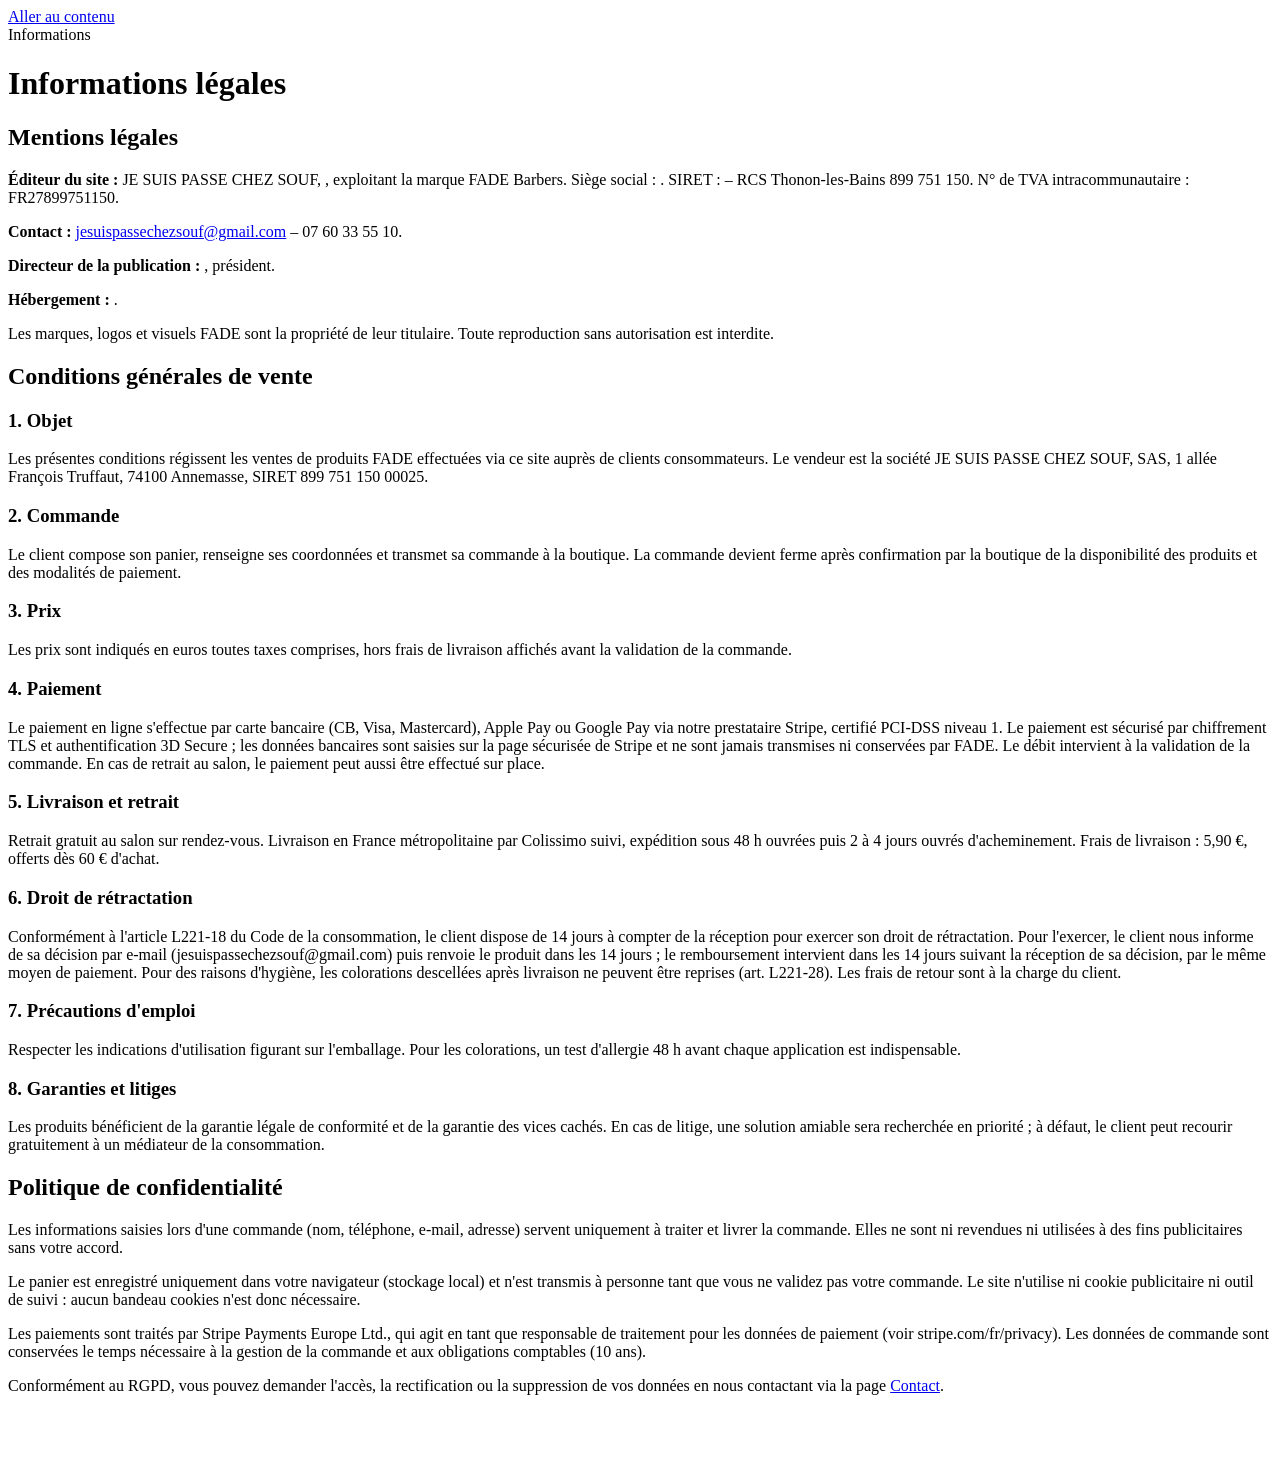
==== legal.html @ 27d8b5fd "Mentions légales de la SAS, livraison 5,90 € offerte dès 60 €, fiche airbrush Co-Authored-By: Claude" ====
<!doctype html>
<html lang="fr">
<head>
<meta charset="utf-8">
<title>Informations légales FADE</title>
<meta name="viewport" content="width=device-width, initial-scale=1, viewport-fit=cover">
<meta name="claude:viewport-fit-sides" content="cover">
<meta name="description" content="Mentions légales, CGV et politique de confidentialité FADE Barbers.">
<meta name="theme-color" content="#ffffff" media="(prefers-color-scheme: light)">
<meta name="theme-color" content="#0b0b0b" media="(prefers-color-scheme: dark)">
<meta property="og:type" content="website">
<meta property="og:site_name" content="FADE Barbers">
<meta property="og:title" content="Informations légales FADE">
<meta property="og:description" content="Mentions légales, CGV et politique de confidentialité FADE Barbers.">
<meta property="og:image" content="https://fade-barbers.netlify.app/assets/img/og.jpg">
<meta name="twitter:card" content="summary_large_image">
<link rel="icon" href="assets/img/favicon.svg" type="image/svg+xml">
<link rel="apple-touch-icon" href="assets/img/icon-180.png">
<link rel="manifest" href="manifest.webmanifest">
<link rel="preconnect" href="https://fonts.googleapis.com">
<link rel="preconnect" href="https://fonts.gstatic.com" crossorigin>
<link rel="stylesheet" href="https://fonts.googleapis.com/css2?family=Inter:wght@400;500;600&family=Jost:wght@400;500&display=swap">
<link rel="stylesheet" href="assets/css/style.css">
<!--SEO--><link rel="canonical" href="https://fade-barbers.netlify.app/legal.html">
<meta property="og:url" content="https://fade-barbers.netlify.app/legal.html"><!--/SEO-->
</head>
<body data-page="legal">
<a class="sr-only" href="#main">Aller au contenu</a>
<header id="site-header" class="site-header"></header>
<main id="main">
<div class="wrap narrow">
  <div class="page-head"><span class="eyebrow">Informations</span><h1>Informations légales</h1></div>
  <div class="prose">
    <h2 id="mentions">Mentions légales</h2>
    <p><b>Éditeur du site :</b> <span data-cfg="company">JE SUIS PASSE CHEZ SOUF</span>, <span data-cfg="status"></span>, exploitant la marque FADE Barbers. Siège social : <span data-cfg="address"></span>. SIRET : <span data-cfg="siret"></span> – RCS Thonon-les-Bains 899 751 150. N° de TVA intracommunautaire : FR27899751150.</p>
    <p><b>Contact :</b> <a href="mailto:jesuispassechezsouf@gmail.com">jesuispassechezsouf@gmail.com</a> – 07 60 33 55 10.</p>
    <p><b>Directeur de la publication :</b> <span data-cfg="publisher"></span>, président.</p>
    <p><b>Hébergement :</b> <span data-cfg="host"></span>.</p>
    <p>Les marques, logos et visuels FADE sont la propriété de leur titulaire. Toute reproduction sans autorisation est interdite.</p>

    <h2 id="cgv">Conditions générales de vente</h2>
    <h3>1. Objet</h3>
    <p>Les présentes conditions régissent les ventes de produits FADE effectuées via ce site auprès de clients consommateurs. Le vendeur est la société JE SUIS PASSE CHEZ SOUF, SAS, 1 allée François Truffaut, 74100 Annemasse, SIRET 899 751 150 00025.</p>
    <h3>2. Commande</h3>
    <p>Le client compose son panier, renseigne ses coordonnées et transmet sa commande à la boutique. La commande devient ferme après confirmation par la boutique de la disponibilité des produits et des modalités de paiement.</p>
    <h3>3. Prix</h3>
    <p>Les prix sont indiqués en euros toutes taxes comprises, hors frais de livraison affichés avant la validation de la commande.</p>
    <h3>4. Paiement</h3>
    <p>Le paiement en ligne s'effectue par carte bancaire (CB, Visa, Mastercard), Apple Pay ou Google Pay via notre prestataire Stripe, certifié PCI-DSS niveau 1. Le paiement est sécurisé par chiffrement TLS et authentification 3D Secure ; les données bancaires sont saisies sur la page sécurisée de Stripe et ne sont jamais transmises ni conservées par FADE. Le débit intervient à la validation de la commande. En cas de retrait au salon, le paiement peut aussi être effectué sur place.</p>
    <h3 id="livraison">5. Livraison et retrait</h3>
    <p>Retrait gratuit au salon sur rendez-vous. Livraison en France métropolitaine par Colissimo suivi, expédition sous 48 h ouvrées puis 2 à 4 jours ouvrés d'acheminement. Frais de livraison : 5,90 €, offerts dès 60 € d'achat.</p>
    <h3>6. Droit de rétractation</h3>
    <p>Conformément à l'article L221-18 du Code de la consommation, le client dispose de 14 jours à compter de la réception pour exercer son droit de rétractation. Pour l'exercer, le client nous informe de sa décision par e-mail (jesuispassechezsouf@gmail.com) puis renvoie le produit dans les 14 jours ; le remboursement intervient dans les 14 jours suivant la réception de sa décision, par le même moyen de paiement. Pour des raisons d'hygiène, les colorations descellées après livraison ne peuvent être reprises (art. L221-28). Les frais de retour sont à la charge du client.</p>
    <h3>7. Précautions d'emploi</h3>
    <p>Respecter les indications d'utilisation figurant sur l'emballage. Pour les colorations, un test d'allergie 48 h avant chaque application est indispensable.</p>
    <h3>8. Garanties et litiges</h3>
    <p>Les produits bénéficient de la garantie légale de conformité et de la garantie des vices cachés. En cas de litige, une solution amiable sera recherchée en priorité ; à défaut, le client peut recourir gratuitement à un médiateur de la consommation.</p>

    <h2 id="confidentialite">Politique de confidentialité</h2>
    <p>Les informations saisies lors d'une commande (nom, téléphone, e-mail, adresse) servent uniquement à traiter et livrer la commande. Elles ne sont ni revendues ni utilisées à des fins publicitaires sans votre accord.</p>
    <p>Le panier est enregistré uniquement dans votre navigateur (stockage local) et n'est transmis à personne tant que vous ne validez pas votre commande. Le site n'utilise ni cookie publicitaire ni outil de suivi : aucun bandeau cookies n'est donc nécessaire.</p>
    <p>Les paiements sont traités par Stripe Payments Europe Ltd., qui agit en tant que responsable de traitement pour les données de paiement (voir stripe.com/fr/privacy). Les données de commande sont conservées le temps nécessaire à la gestion de la commande et aux obligations comptables (10 ans).</p>
    <p>Conformément au RGPD, vous pouvez demander l'accès, la rectification ou la suppression de vos données en nous contactant via la page <a href="contact.html">Contact</a>.</p>
  </div>
  <div style="height:4rem"></div>
</div>
</main>
<footer id="site-footer" class="site-footer"></footer>
<script src="assets/js/config.js"></script>
<script src="assets/js/products.js"></script>
<script src="assets/js/app.js"></script>
</body>
</html>
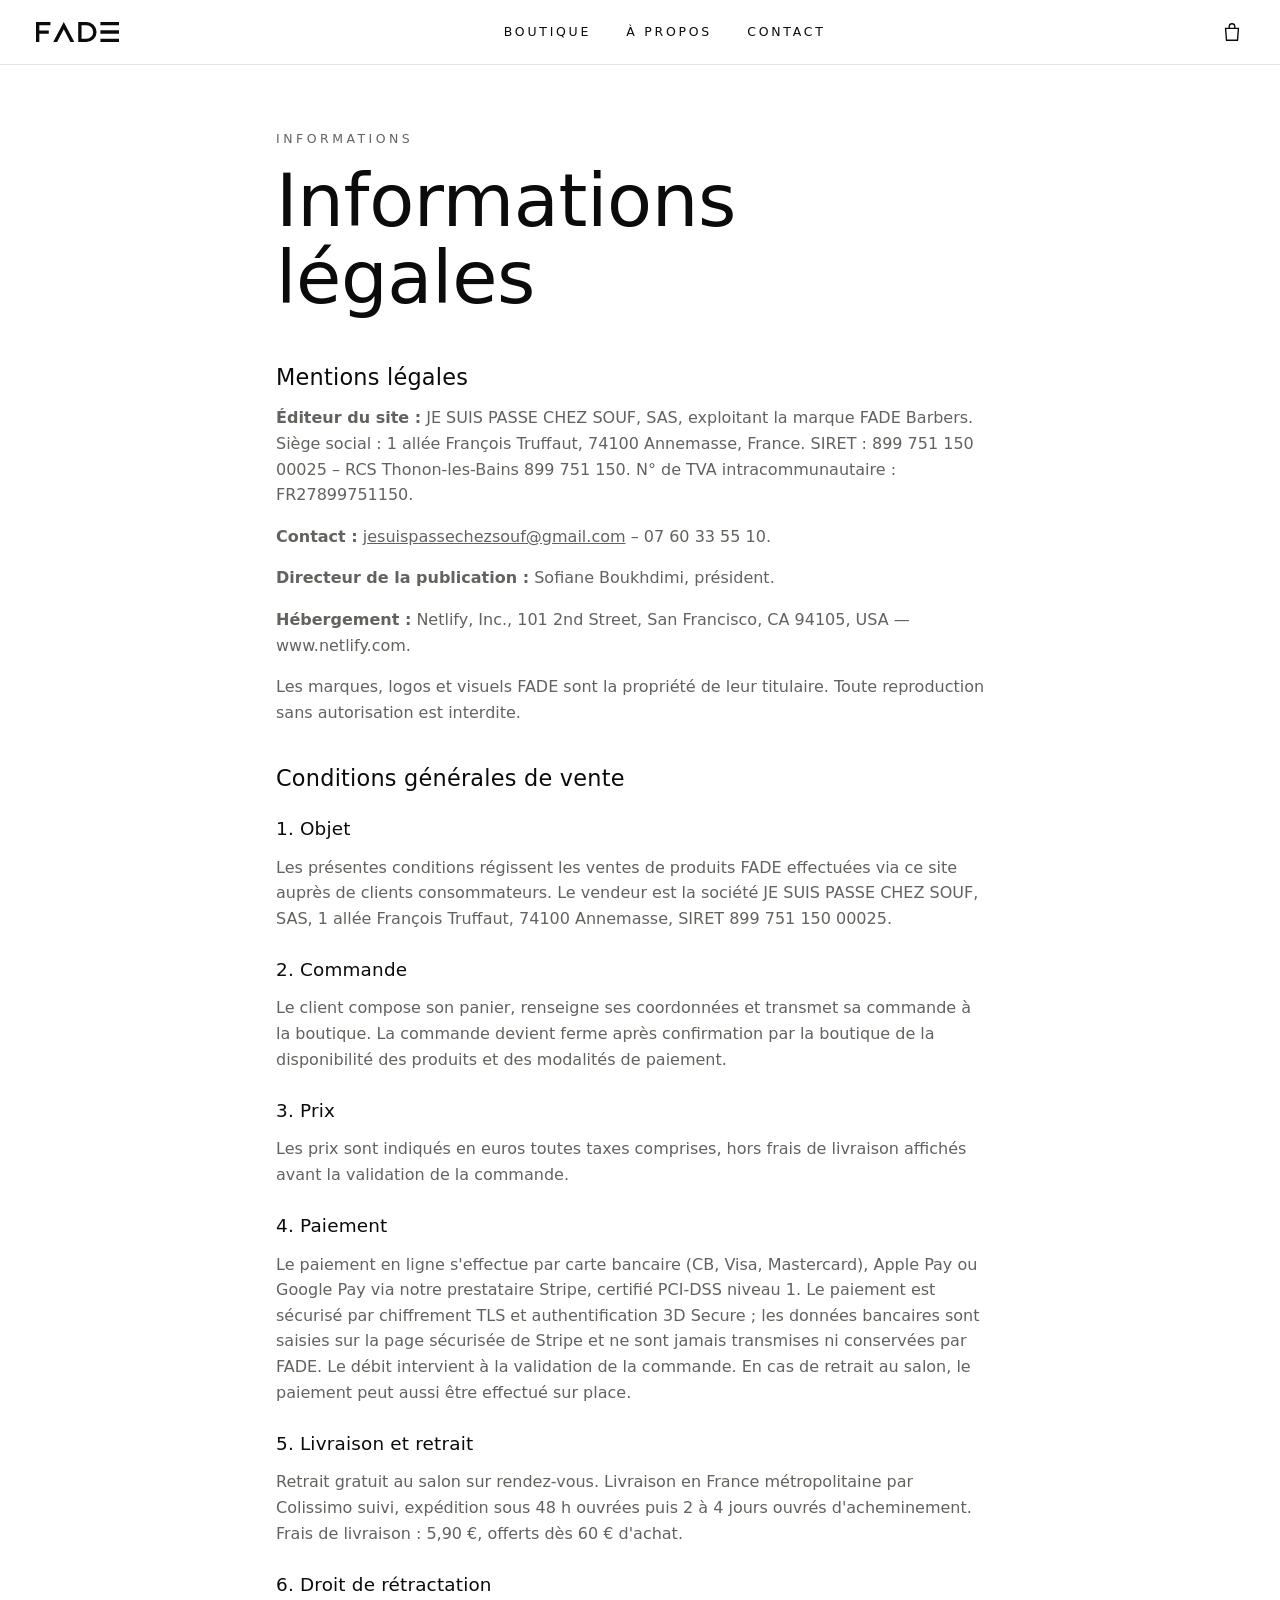
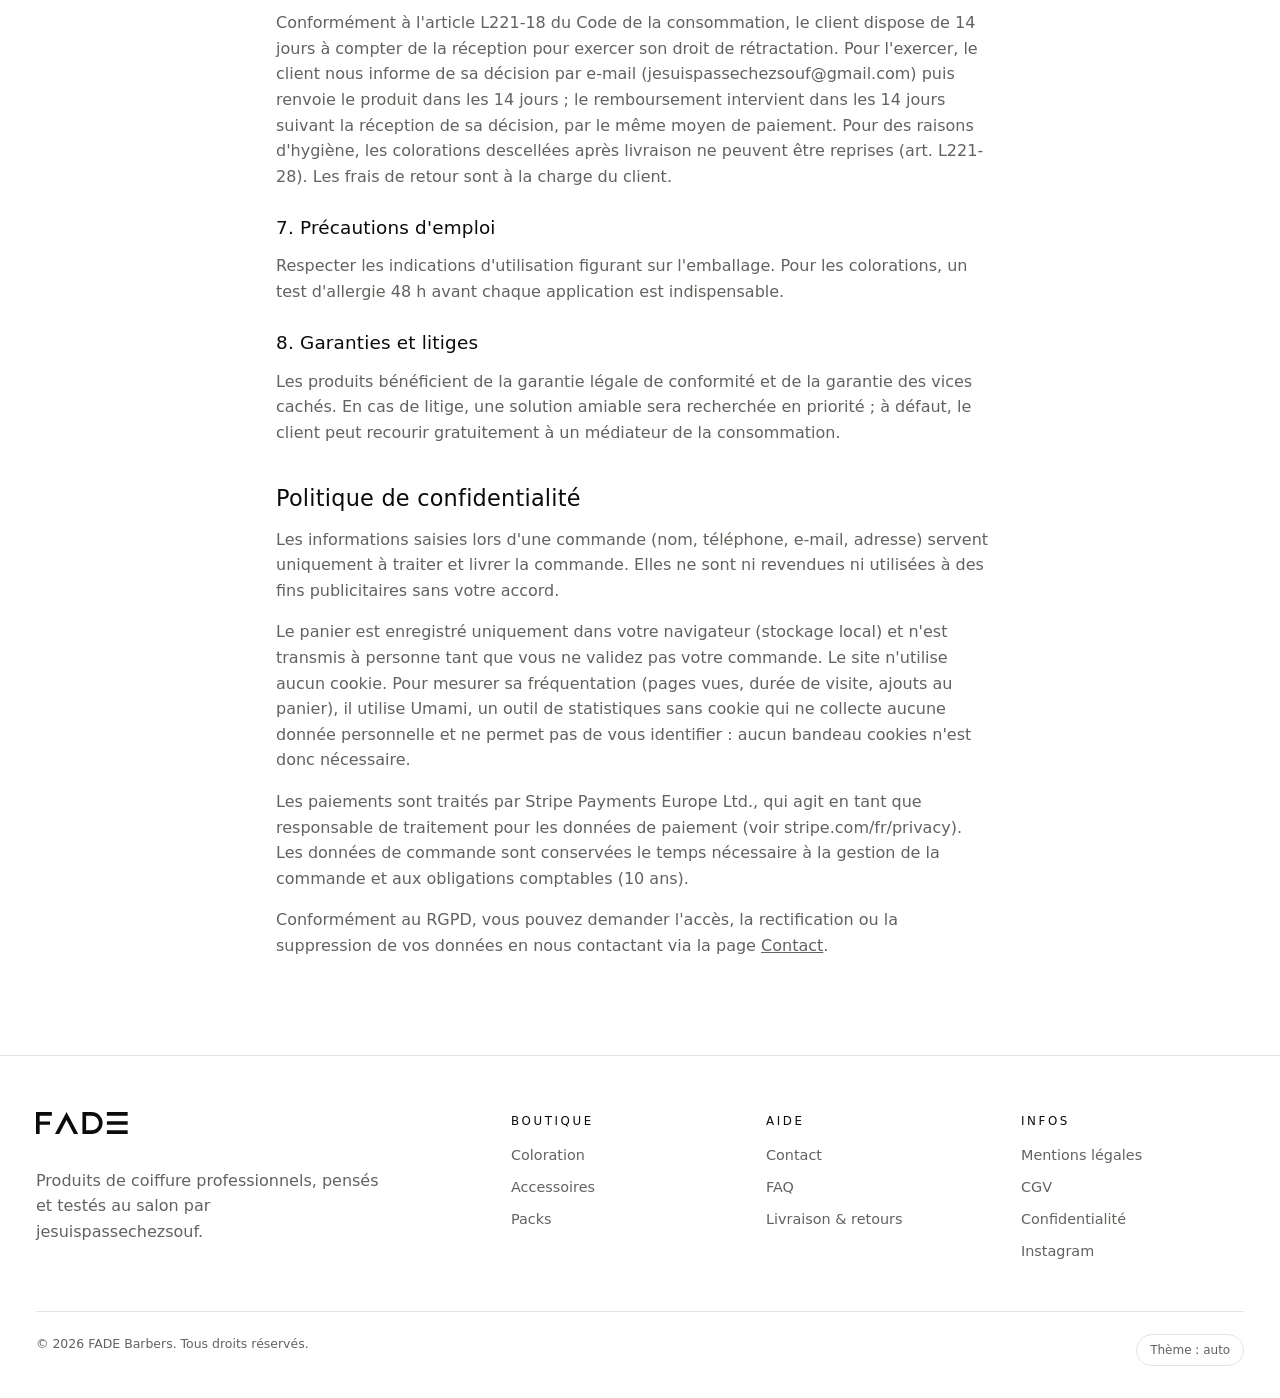
==== commit 77f96997: "Statistiques de visite Umami (sans cookie) : visites, temps passé, panier, achats - Chargement d'Uma" ====
--- a/legal.html
+++ b/legal.html
@@ -58,7 +58,7 @@
 
     <h2 id="confidentialite">Politique de confidentialité</h2>
     <p>Les informations saisies lors d'une commande (nom, téléphone, e-mail, adresse) servent uniquement à traiter et livrer la commande. Elles ne sont ni revendues ni utilisées à des fins publicitaires sans votre accord.</p>
-    <p>Le panier est enregistré uniquement dans votre navigateur (stockage local) et n'est transmis à personne tant que vous ne validez pas votre commande. Le site n'utilise ni cookie publicitaire ni outil de suivi : aucun bandeau cookies n'est donc nécessaire.</p>
+    <p>Le panier est enregistré uniquement dans votre navigateur (stockage local) et n'est transmis à personne tant que vous ne validez pas votre commande. Le site n'utilise aucun cookie. Pour mesurer sa fréquentation (pages vues, durée de visite, ajouts au panier), il utilise Umami, un outil de statistiques sans cookie qui ne collecte aucune donnée personnelle et ne permet pas de vous identifier : aucun bandeau cookies n'est donc nécessaire.</p>
     <p>Les paiements sont traités par Stripe Payments Europe Ltd., qui agit en tant que responsable de traitement pour les données de paiement (voir stripe.com/fr/privacy). Les données de commande sont conservées le temps nécessaire à la gestion de la commande et aux obligations comptables (10 ans).</p>
     <p>Conformément au RGPD, vous pouvez demander l'accès, la rectification ou la suppression de vos données en nous contactant via la page <a href="contact.html">Contact</a>.</p>
   </div>
--- a/assets/css/style.css
+++ b/assets/css/style.css
@@ -0,0 +1,426 @@
+/* FADE — monochrome barber supply. Layout: generous white space, hard black type, product renders on label-grey surfaces. */
+:root {
+  --bg: #ffffff;
+  --fg: #0b0b0b;
+  --muted: #62625f;
+  --line: #e4e4e1;
+  --surface: #efefec;
+  --label: #c9c9c5;
+  --invert-bg: #0b0b0b;
+  --invert-fg: #f5f5f3;
+  --ok: #1f7a46;
+  --danger: #b3261e;
+  --overlay: rgba(11, 11, 11, .45);
+  --font-display: "Jost", "Futura", "Century Gothic", "Avenir Next", system-ui, sans-serif;
+  --font-body: "Inter", system-ui, -apple-system, "Segoe UI", Roboto, sans-serif;
+  --header-h: 64px;
+  --radius: 2px;
+  --gutter: max(16px, env(safe-area-inset-left, 0px));
+  --gutter-r: max(16px, env(safe-area-inset-right, 0px));
+  --ease: cubic-bezier(.2, .7, .2, 1);
+  color-scheme: light;
+}
+@media (prefers-color-scheme: dark) {
+  :root:not([data-theme="light"]) {
+    --bg: #0b0b0b; --fg: #f5f5f3; --muted: #9c9c98; --line: #262625; --surface: #181817;
+    --label: #c9c9c5; --invert-bg: #f5f5f3; --invert-fg: #0b0b0b; --ok: #5fc48a; --danger: #ff8a80;
+    --overlay: rgba(0, 0, 0, .6); color-scheme: dark;
+  }
+}
+:root[data-theme="dark"] {
+  --bg: #0b0b0b; --fg: #f5f5f3; --muted: #9c9c98; --line: #262625; --surface: #181817;
+  --label: #c9c9c5; --invert-bg: #f5f5f3; --invert-fg: #0b0b0b; --ok: #5fc48a; --danger: #ff8a80;
+  --overlay: rgba(0, 0, 0, .6); color-scheme: dark;
+}
+
+*, *::before, *::after { box-sizing: border-box; }
+html { -webkit-text-size-adjust: 100%; scroll-behavior: smooth; }
+body {
+  margin: 0; background: var(--bg); color: var(--fg);
+  font-family: var(--font-body); font-size: 16px; line-height: 1.6;
+  -webkit-font-smoothing: antialiased; overflow-x: hidden;
+}
+body::before { content: ""; position: fixed; inset: 0 0 auto; height: env(safe-area-inset-top, 0px); z-index: 60; background: var(--bg); }
+img, svg { max-width: 100%; display: block; }
+a { color: inherit; }
+button, input, select, textarea { font: inherit; color: inherit; }
+[hidden] { display: none !important; }
+:focus-visible { outline: 2px solid var(--fg); outline-offset: 3px; }
+::selection { background: var(--fg); color: var(--bg); }
+.sr-only { position: absolute; width: 1px; height: 1px; overflow: hidden; clip: rect(0 0 0 0); white-space: nowrap; }
+
+.wrap { width: 100%; max-width: 1240px; margin-inline: auto; padding-left: var(--gutter); padding-right: var(--gutter-r); }
+.narrow { max-width: 760px; }
+
+/* Type */
+.display, h1, h2, h3 { font-family: var(--font-display); font-weight: 500; line-height: 1.05; letter-spacing: .01em; text-wrap: balance; margin: 0; }
+h1 { font-size: clamp(2.3rem, 6.5vw, 4.6rem); letter-spacing: -.005em; }
+h2 { font-size: clamp(1.6rem, 3.6vw, 2.5rem); }
+h3 { font-size: 1.15rem; }
+p { margin: 0; }
+.eyebrow { font-family: var(--font-display); font-size: .78rem; font-weight: 500; letter-spacing: .28em; text-transform: uppercase; color: var(--muted); }
+.lead { font-size: 1.08rem; color: var(--muted); max-width: 52ch; }
+.muted { color: var(--muted); }
+.upper { text-transform: uppercase; letter-spacing: .18em; font-family: var(--font-display); font-size: .82rem; }
+.price { font-variant-numeric: tabular-nums; font-family: var(--font-display); letter-spacing: .04em; }
+
+/* Buttons */
+.btn {
+  display: inline-flex; align-items: center; justify-content: center; gap: .6rem;
+  min-height: 52px; padding: 0 1.6rem; border: 1px solid var(--fg); border-radius: var(--radius);
+  background: var(--fg); color: var(--bg); text-decoration: none; cursor: pointer;
+  font-family: var(--font-display); font-weight: 500; font-size: .86rem; letter-spacing: .22em; text-transform: uppercase;
+  transition: background .2s, color .2s, transform .15s;
+}
+.btn:hover { background: transparent; color: var(--fg); }
+.btn:active { transform: scale(.98); }
+.btn--ghost { background: transparent; color: var(--fg); }
+.btn--ghost:hover { background: var(--fg); color: var(--bg); }
+.btn--block { width: 100%; }
+.btn--sm { min-height: 42px; padding: 0 1.1rem; font-size: .76rem; }
+.btn[disabled] { opacity: .4; pointer-events: none; }
+.link { text-decoration: none; border-bottom: 1px solid currentColor; padding-bottom: 2px; font-family: var(--font-display); text-transform: uppercase; letter-spacing: .2em; font-size: .8rem; }
+
+/* Header */
+.site-header {
+  position: sticky; top: env(safe-area-inset-top, 0px); z-index: 50;
+  background: color-mix(in srgb, var(--bg) 88%, transparent);
+  backdrop-filter: saturate(1.4) blur(14px); -webkit-backdrop-filter: saturate(1.4) blur(14px);
+  border-bottom: 1px solid var(--line);
+}
+.header-inner { height: var(--header-h); display: grid; grid-template-columns: 1fr auto 1fr; align-items: center; gap: 1rem; }
+.brand { display: inline-flex; justify-self: center; color: var(--fg); }
+.brand svg { height: 18px; width: auto; }
+.nav-desktop { display: none; gap: 2.2rem; }
+.nav-desktop a { text-decoration: none; font-family: var(--font-display); text-transform: uppercase; letter-spacing: .22em; font-size: .78rem; padding-block: .4rem; border-bottom: 1px solid transparent; }
+.nav-desktop a:hover, .nav-desktop a[aria-current="page"] { border-color: var(--fg); }
+.icon-btn { width: 44px; height: 44px; display: inline-grid; place-items: center; border: 0; background: none; cursor: pointer; position: relative; padding: 0; border-radius: var(--radius); }
+.icon-btn svg { width: 22px; height: 22px; }
+.menu-btn { justify-self: start; margin-left: -10px; }
+.cart-btn { justify-self: end; margin-right: -10px; }
+.cart-count {
+  position: absolute; top: 5px; right: 3px; min-width: 18px; height: 18px; padding: 0 5px; border-radius: 9px;
+  background: var(--fg); color: var(--bg); font-size: .68rem; font-weight: 600; line-height: 18px; text-align: center; font-variant-numeric: tabular-nums;
+}
+.cart-count.bump { animation: bump .35s var(--ease); }
+@keyframes bump { 50% { transform: scale(1.35); } }
+
+@media (min-width: 900px) {
+  .header-inner { grid-template-columns: auto 1fr auto; }
+  .brand { justify-self: start; order: -1; }
+  .brand svg { height: 20px; }
+  .menu-btn { display: none; }
+  .nav-desktop { display: flex; justify-self: center; }
+}
+
+/* Mobile menu */
+.mobile-menu {
+  position: fixed; inset: 0; z-index: 70; background: var(--bg);
+  display: flex; flex-direction: column;
+  padding: calc(env(safe-area-inset-top, 0px) + 12px) var(--gutter-r) calc(env(safe-area-inset-bottom, 0px) + 24px) var(--gutter);
+  transform: translateY(-8px); opacity: 0; visibility: hidden; transition: opacity .25s, transform .3s var(--ease), visibility .25s;
+}
+.mobile-menu.open { opacity: 1; transform: none; visibility: visible; }
+.mobile-menu .top { display: flex; justify-content: space-between; align-items: center; height: 52px; }
+.mobile-menu .top svg.logo { height: 18px; width: auto; }
+.mobile-menu nav { display: grid; gap: .4rem; margin-top: 2.5rem; }
+.mobile-menu nav a { font-family: var(--font-display); font-size: 2.2rem; text-transform: uppercase; letter-spacing: .06em; text-decoration: none; padding-block: .35rem; border-bottom: 1px solid var(--line); }
+.mobile-menu .bottom { margin-top: auto; display: grid; gap: .5rem; color: var(--muted); font-size: .9rem; }
+
+/* Hero */
+.hero { padding-block: clamp(2rem, 6vw, 5rem) clamp(2.5rem, 6vw, 5rem); }
+.hero-grid { display: grid; gap: 2.2rem; align-items: center; }
+.hero-copy { display: grid; gap: 1.4rem; min-width: 0; }
+.hero-logo { width: min(100%, 420px); color: var(--fg); }
+.hero-logo svg { width: 100%; height: auto; }
+.hero-sub { font-family: var(--font-display); letter-spacing: .62em; text-transform: uppercase; font-size: clamp(.8rem, 1.6vw, 1rem); margin-top: -.4rem; }
+.hero-actions { display: flex; flex-wrap: wrap; gap: .8rem; margin-top: .4rem; }
+.hero-media { position: relative; overflow: hidden; background: var(--surface); aspect-ratio: 4 / 5; max-width: 100%; }
+.hero-media img { width: 100%; height: 100%; object-fit: cover; animation: heroIn 1.4s var(--ease) both; }
+@keyframes heroIn { from { transform: scale(1.06); } to { transform: none; } }
+.hero-tag { position: absolute; left: 12px; bottom: 12px; background: var(--bg); color: var(--fg); padding: .55rem .8rem; display: grid; gap: 0; }
+.hero-tag b { font-family: var(--font-display); font-weight: 500; letter-spacing: .14em; text-transform: uppercase; font-size: .78rem; }
+.hero-tag span { font-size: .8rem; color: var(--muted); }
+@media (min-width: 900px) {
+  .hero-grid { grid-template-columns: 1.05fr 1fr; gap: 4rem; }
+  .hero-media { aspect-ratio: 5 / 6; }
+}
+
+/* Claims strip (from the packaging) */
+.claims { border-block: 1px solid var(--line); }
+.claims-grid { display: grid; grid-template-columns: repeat(2, 1fr); }
+.claim { display: flex; align-items: center; gap: .8rem; padding: 1.2rem .4rem; min-width: 0; }
+.claim svg { flex: none; width: 38px; height: 38px; }
+.claim span { font-family: var(--font-display); text-transform: uppercase; letter-spacing: .16em; font-size: .74rem; line-height: 1.35; }
+@media (min-width: 760px) { .claims-grid { grid-template-columns: repeat(4, 1fr); } .claim { justify-content: center; } }
+
+/* Sections */
+.section { padding-block: clamp(3rem, 8vw, 6.5rem); }
+.section-head { display: flex; flex-wrap: wrap; justify-content: space-between; align-items: end; gap: 1rem 2rem; margin-bottom: 2rem; }
+.section-head > div { display: grid; gap: .6rem; }
+
+/* Product grid & card */
+.grid { display: grid; grid-template-columns: repeat(2, minmax(0, 1fr)); gap: 1.6rem .9rem; }
+@media (min-width: 760px) { .grid { grid-template-columns: repeat(3, minmax(0, 1fr)); gap: 2.4rem 1.4rem; } }
+@media (min-width: 1100px) { .grid--4 { grid-template-columns: repeat(4, minmax(0, 1fr)); } }
+.card { display: grid; gap: .7rem; text-decoration: none; min-width: 0; }
+.card-media { position: relative; background: var(--surface); aspect-ratio: 4 / 5; overflow: hidden; display: grid; place-items: center; }
+.card-media svg, .card-media img { width: 100%; height: 100%; object-fit: cover; transition: transform .6s var(--ease); }
+.card:hover .card-media svg, .card:hover .card-media img { transform: scale(1.04); }
+.card-badge { position: absolute; top: 10px; left: 10px; background: var(--fg); color: var(--bg); font-family: var(--font-display); font-size: .64rem; letter-spacing: .2em; text-transform: uppercase; padding: .3rem .55rem; }
+.card-quick {
+  position: absolute; right: 10px; bottom: 10px; width: 42px; height: 42px; border-radius: 50%;
+  border: 0; background: var(--bg); color: var(--fg); display: grid; place-items: center; cursor: pointer;
+  box-shadow: 0 2px 10px rgba(0,0,0,.12); transition: transform .2s;
+}
+.card-quick:hover { transform: scale(1.08); }
+.card-quick svg { width: 18px; height: 18px; }
+.card-body { display: grid; gap: .15rem; }
+.card-cat { font-size: .7rem; letter-spacing: .2em; text-transform: uppercase; color: var(--muted); font-family: var(--font-display); }
+.card-title { font-family: var(--font-display); font-size: 1rem; font-weight: 500; line-height: 1.25; }
+.card-meta { display: flex; justify-content: space-between; gap: .5rem; align-items: baseline; }
+.card-size { font-size: .8rem; color: var(--muted); }
+
+/* Category tiles */
+.cats { display: grid; grid-template-columns: repeat(2, minmax(0, 1fr)); gap: .9rem; }
+@media (min-width: 900px) { .cats { grid-template-columns: repeat(4, minmax(0, 1fr)); gap: 1.4rem; } }
+.cat { display: flex; flex-direction: column; justify-content: space-between; aspect-ratio: 1; padding: 1.1rem; text-decoration: none; border: 1px solid var(--line); transition: background .25s, color .25s; min-width: 0; }
+.cat:hover { background: var(--fg); color: var(--bg); }
+.cat b { font-family: var(--font-display); font-weight: 500; font-size: clamp(1.1rem, 2.4vw, 1.5rem); text-transform: uppercase; letter-spacing: .08em; }
+.cat span { font-size: .85rem; opacity: .7; }
+.cat i { font-style: normal; font-family: var(--font-display); font-size: .74rem; letter-spacing: .2em; text-transform: uppercase; }
+
+/* Dark band */
+.band { background: var(--invert-bg); color: var(--invert-fg); }
+.band .muted, .band .eyebrow { color: color-mix(in srgb, var(--invert-fg) 62%, transparent); }
+.band .btn { background: var(--invert-fg); color: var(--invert-bg); border-color: var(--invert-fg); }
+.band .btn:hover { background: transparent; color: var(--invert-fg); }
+.story { display: grid; gap: 2rem; align-items: center; }
+.story-logo { color: var(--invert-fg); width: min(100%, 520px); }
+.story-logo svg { width: 100%; height: auto; }
+.story-copy { display: grid; gap: 1.2rem; max-width: 56ch; }
+@media (min-width: 900px) { .story { grid-template-columns: 1fr 1fr; gap: 5rem; } }
+
+/* Steps */
+.steps { display: grid; gap: 1.2rem; counter-reset: step; }
+@media (min-width: 900px) { .steps { grid-template-columns: repeat(3, 1fr); gap: 2rem; } }
+.step { border-top: 1px solid var(--fg); padding-top: 1.1rem; display: grid; gap: .5rem; align-content: start; }
+.step-n { font-family: var(--font-display); font-size: .78rem; letter-spacing: .24em; color: var(--muted); }
+
+/* Shop toolbar */
+.page-head { padding-block: clamp(2rem, 5vw, 4rem) 1.5rem; display: grid; gap: .8rem; }
+.toolbar { display: flex; flex-wrap: wrap; gap: .8rem; justify-content: space-between; align-items: center; padding-block: 1rem; border-block: 1px solid var(--line); margin-bottom: 2rem; }
+.chips { display: flex; gap: .5rem; overflow-x: auto; scrollbar-width: none; margin-inline: calc(-1 * var(--gutter)); padding-inline: var(--gutter); max-width: calc(100% + 2 * var(--gutter)); }
+.chips::-webkit-scrollbar { display: none; }
+.chip { flex: none; border: 1px solid var(--line); background: none; padding: .55rem 1rem; border-radius: 999px; cursor: pointer; font-family: var(--font-display); font-size: .74rem; letter-spacing: .16em; text-transform: uppercase; }
+.chip[aria-pressed="true"] { background: var(--fg); color: var(--bg); border-color: var(--fg); }
+.select { appearance: none; border: 1px solid var(--line); background: var(--bg) url("data:image/svg+xml,%3Csvg xmlns='http://www.w3.org/2000/svg' width='12' height='8'%3E%3Cpath d='M1 1l5 5 5-5' fill='none' stroke='%23888' stroke-width='1.5'/%3E%3C/svg%3E") no-repeat right 12px center; padding: .6rem 2.2rem .6rem .9rem; border-radius: var(--radius); font-size: .88rem; }
+.empty { padding: 3rem 0; text-align: center; color: var(--muted); }
+
+/* Product page */
+.pdp { display: grid; gap: 1.8rem; padding-block: 1.2rem 3rem; }
+.breadcrumb { font-size: .8rem; color: var(--muted); display: flex; gap: .5rem; flex-wrap: wrap; padding-top: 1.2rem; }
+.breadcrumb a { text-decoration: none; }
+.gallery { display: grid; gap: .6rem; min-width: 0; }
+.gallery-main { background: var(--surface); aspect-ratio: 4 / 5; overflow: hidden; display: grid; place-items: center; }
+.gallery-main svg, .gallery-main img { width: 100%; height: 100%; object-fit: cover; }
+.thumbs { display: flex; gap: .6rem; }
+.thumb { width: 72px; aspect-ratio: 4/5; padding: 0; border: 1px solid transparent; background: var(--surface); cursor: pointer; overflow: hidden; }
+.thumb[aria-pressed="true"] { border-color: var(--fg); }
+.thumb svg, .thumb img { width: 100%; height: 100%; object-fit: cover; }
+.pdp-info { display: grid; gap: 1.2rem; align-content: start; min-width: 0; }
+.pdp-info h1 { font-size: clamp(1.9rem, 4.5vw, 3rem); }
+.pdp-price { font-size: 1.5rem; }
+.pdp-variant { display: inline-block; background: var(--fg); color: var(--bg); font-family: var(--font-display); letter-spacing: .3em; text-transform: uppercase; padding: .35rem 1rem; font-size: .8rem; justify-self: start; }
+.pdp-claims { display: flex; flex-wrap: wrap; gap: .4rem; }
+.pdp-claims span { border: 1px solid var(--line); padding: .3rem .7rem; font-size: .72rem; letter-spacing: .14em; text-transform: uppercase; font-family: var(--font-display); }
+.buy-row { display: grid; grid-template-columns: auto 1fr; gap: .7rem; }
+.qty { display: inline-flex; align-items: center; border: 1px solid var(--line); height: 52px; border-radius: var(--radius); }
+.qty button { width: 44px; height: 100%; border: 0; background: none; cursor: pointer; font-size: 1.2rem; }
+.qty output, .qty span { min-width: 2ch; text-align: center; font-variant-numeric: tabular-nums; }
+.qty--sm { height: 36px; }
+.qty--sm button { width: 34px; font-size: 1rem; }
+.stock { font-size: .85rem; display: flex; align-items: center; gap: .5rem; }
+.stock::before { content: ""; width: 8px; height: 8px; border-radius: 50%; background: var(--ok); }
+details.acc { border-top: 1px solid var(--line); }
+details.acc:last-of-type { border-bottom: 1px solid var(--line); }
+details.acc summary { list-style: none; cursor: pointer; padding: 1.05rem 0; display: flex; justify-content: space-between; font-family: var(--font-display); text-transform: uppercase; letter-spacing: .18em; font-size: .8rem; }
+details.acc summary::-webkit-details-marker { display: none; }
+details.acc summary::after { content: "+"; font-size: 1.1rem; line-height: 1; }
+details.acc[open] summary::after { content: "–"; }
+details.acc .acc-body { padding-bottom: 1.2rem; color: var(--muted); display: grid; gap: .6rem; }
+.acc-body ul { margin: 0; padding-left: 1.1rem; }
+@media (min-width: 900px) {
+  .pdp { grid-template-columns: 1.15fr 1fr; gap: 4rem; }
+  .pdp-info { position: sticky; top: calc(var(--header-h) + 24px + env(safe-area-inset-top, 0px)); }
+  .thumb { width: 88px; }
+}
+.sticky-buy {
+  position: fixed; left: 0; right: 0; bottom: 0; z-index: 40; background: var(--bg); border-top: 1px solid var(--line);
+  padding: .7rem var(--gutter-r) calc(.7rem + env(safe-area-inset-bottom, 0px)) var(--gutter);
+  display: flex; align-items: center; gap: .9rem; transform: translateY(110%); transition: transform .3s var(--ease);
+}
+.sticky-buy.show { transform: none; }
+.sticky-buy .sb-info { flex: 1; min-width: 0; display: grid; line-height: 1.25; }
+.sticky-buy .sb-info b { font-family: var(--font-display); font-weight: 500; white-space: nowrap; overflow: hidden; text-overflow: ellipsis; }
+@media (min-width: 900px) { .sticky-buy { display: none; } }
+
+/* Drawer */
+.scrim { position: fixed; inset: 0; z-index: 80; background: var(--overlay); opacity: 0; visibility: hidden; transition: opacity .3s, visibility .3s; }
+.scrim.open { opacity: 1; visibility: visible; }
+.drawer {
+  position: fixed; top: 0; right: 0; bottom: 0; z-index: 90; width: min(100%, 440px); background: var(--bg);
+  display: flex; flex-direction: column; transform: translateX(100%); transition: transform .38s var(--ease);
+  padding-top: env(safe-area-inset-top, 0px); padding-right: env(safe-area-inset-right, 0px);
+}
+.drawer.open { transform: none; }
+.drawer-head { display: flex; justify-content: space-between; align-items: center; padding: 0 12px 0 20px; height: 60px; border-bottom: 1px solid var(--line); }
+.drawer-head h2 { font-size: 1rem; text-transform: uppercase; letter-spacing: .22em; }
+.drawer-body { flex: 1; overflow-y: auto; padding: 0 20px; overscroll-behavior: contain; }
+.drawer-foot { border-top: 1px solid var(--line); padding: 1rem 20px calc(1rem + env(safe-area-inset-bottom, 0px)); display: grid; gap: .8rem; }
+.ship-meter { display: grid; gap: .45rem; font-size: .82rem; padding: 1rem 0; border-bottom: 1px solid var(--line); }
+.ship-meter .bar { height: 3px; background: var(--line); overflow: hidden; }
+.ship-meter .bar i { display: block; height: 100%; background: var(--fg); transition: width .4s var(--ease); }
+.line-item { display: grid; grid-template-columns: 76px 1fr; gap: 1rem; padding: 1rem 0; border-bottom: 1px solid var(--line); }
+.line-item .li-media { background: var(--surface); aspect-ratio: 4/5; overflow: hidden; }
+.line-item .li-media svg, .line-item .li-media img { width: 100%; height: 100%; object-fit: cover; }
+.li-main { display: grid; gap: .35rem; min-width: 0; align-content: start; }
+.li-top { display: flex; justify-content: space-between; gap: .6rem; }
+.li-top a { text-decoration: none; font-family: var(--font-display); font-weight: 500; line-height: 1.25; }
+.li-sub { font-size: .8rem; color: var(--muted); }
+.li-actions { display: flex; justify-content: space-between; align-items: center; margin-top: .3rem; }
+.remove { border: 0; background: none; color: var(--muted); font-size: .78rem; text-decoration: underline; cursor: pointer; padding: .3rem 0; }
+.totals { display: grid; gap: .4rem; font-size: .92rem; }
+.totals div { display: flex; justify-content: space-between; gap: 1rem; }
+.totals .grand { font-family: var(--font-display); font-size: 1.15rem; padding-top: .5rem; border-top: 1px solid var(--line); margin-top: .3rem; }
+.drawer-empty { display: grid; gap: 1.2rem; place-items: center; text-align: center; padding: 4rem 1rem; }
+.drawer-empty svg { width: 46px; height: 46px; opacity: .35; }
+
+/* Checkout */
+.checkout { display: grid; gap: 2.5rem; padding-block: 1rem 4rem; }
+@media (min-width: 960px) { .checkout { grid-template-columns: 1.3fr 1fr; gap: 4rem; align-items: start; } .summary { position: sticky; top: calc(var(--header-h) + 24px + env(safe-area-inset-top, 0px)); } }
+.form { display: grid; gap: 2rem; min-width: 0; }
+fieldset { border: 0; margin: 0; padding: 0; display: grid; gap: 1rem; min-width: 0; }
+legend { font-family: var(--font-display); text-transform: uppercase; letter-spacing: .2em; font-size: .82rem; padding: 0; margin-bottom: 1rem; }
+.row-2 { display: grid; gap: 1rem; }
+@media (min-width: 560px) { .row-2 { grid-template-columns: 1fr 1fr; } }
+.field { display: grid; gap: .35rem; min-width: 0; }
+.field label { font-size: .8rem; color: var(--muted); }
+.input, textarea.input {
+  width: 100%; min-height: 50px; padding: .75rem .9rem; border: 1px solid var(--line); border-radius: var(--radius); background: var(--bg);
+  font-size: 16px; transition: border-color .2s;
+}
+textarea.input { min-height: 92px; resize: vertical; }
+.input:focus { outline: none; border-color: var(--fg); }
+.input:user-invalid { border-color: var(--danger); }
+.options { display: grid; gap: .6rem; }
+.option { display: grid; grid-template-columns: auto 1fr auto; gap: .8rem; align-items: start; padding: 1rem; border: 1px solid var(--line); cursor: pointer; border-radius: var(--radius); transition: border-color .2s; }
+.option:has(input:checked) { border-color: var(--fg); box-shadow: inset 0 0 0 1px var(--fg); }
+.option input { accent-color: var(--fg); margin-top: .25rem; width: 18px; height: 18px; }
+.option b { font-family: var(--font-display); font-weight: 500; display: block; }
+.option small { color: var(--muted); font-size: .82rem; display: block; line-height: 1.45; }
+.option .price { white-space: nowrap; }
+.summary { background: var(--surface); padding: 1.4rem; display: grid; gap: 1rem; min-width: 0; }
+.summary h2 { font-size: .9rem; text-transform: uppercase; letter-spacing: .22em; }
+.sum-item { display: grid; grid-template-columns: 56px 1fr auto; gap: .8rem; align-items: center; font-size: .9rem; }
+.sum-item .li-media { background: var(--bg); aspect-ratio: 4/5; overflow: hidden; position: relative; }
+.sum-item .li-media svg, .sum-item .li-media img { width: 100%; height: 100%; object-fit: cover; }
+.sum-item .q { position: absolute; top: -1px; right: -1px; background: var(--fg); color: var(--bg); font-size: .66rem; min-width: 18px; height: 18px; display: grid; place-items: center; }
+.sum-item b { font-weight: 500; font-family: var(--font-display); display: block; line-height: 1.25; }
+.note { font-size: .82rem; color: var(--muted); line-height: 1.5; }
+.check { display: flex; gap: .7rem; align-items: start; font-size: .86rem; color: var(--muted); }
+.check input { accent-color: var(--fg); width: 18px; height: 18px; margin-top: .15rem; flex: none; }
+
+/* Confirmation */
+.confirm { display: grid; gap: 1.5rem; padding-block: 2rem 4rem; max-width: 720px; }
+.confirm-badge { width: 64px; height: 64px; border: 1px solid var(--fg); border-radius: 50%; display: grid; place-items: center; }
+.confirm-badge svg { width: 28px; height: 28px; }
+.order-no { font-family: var(--font-display); letter-spacing: .14em; font-size: 1.1rem; }
+.recap { width: 100%; min-height: 240px; font-family: ui-monospace, SFMono-Regular, Menlo, monospace; font-size: .82rem; line-height: 1.55; padding: 1rem; border: 1px solid var(--line); background: var(--surface); border-radius: var(--radius); resize: vertical; white-space: pre; overflow: auto; }
+.send-grid { display: grid; gap: .7rem; }
+@media (min-width: 640px) { .send-grid { grid-template-columns: repeat(2, 1fr); } }
+.status-line { font-size: .86rem; }
+.status-line.ok { color: var(--ok); }
+.status-line.err { color: var(--danger); }
+
+/* Contact / prose */
+.prose { display: grid; gap: 1rem; max-width: 70ch; }
+.prose h2 { font-size: 1.4rem; margin-top: 1.6rem; }
+.prose h3 { margin-top: .8rem; }
+.prose p, .prose li { color: var(--muted); }
+.prose ul { margin: 0; padding-left: 1.2rem; display: grid; gap: .3rem; }
+.contact-grid { display: grid; gap: 1px; background: var(--line); border: 1px solid var(--line); }
+@media (min-width: 760px) { .contact-grid { grid-template-columns: repeat(3, 1fr); } }
+.contact-card { background: var(--bg); padding: 1.6rem; display: grid; gap: .6rem; align-content: start; text-decoration: none; min-width: 0; }
+.contact-card:hover { background: var(--surface); }
+.contact-card b { font-family: var(--font-display); text-transform: uppercase; letter-spacing: .2em; font-size: .8rem; font-weight: 500; }
+.contact-card span { word-break: break-word; }
+.faq { display: grid; }
+
+/* Footer */
+.site-footer { border-top: 1px solid var(--line); padding-block: 3.5rem calc(2rem + env(safe-area-inset-bottom, 0px)); margin-top: 2rem; }
+.footer-grid { display: grid; gap: 2.2rem; }
+.footer-brand { display: grid; gap: 1rem; max-width: 34ch; }
+.footer-brand svg { height: 22px; width: auto; color: var(--fg); }
+.footer-cols { display: grid; grid-template-columns: repeat(2, 1fr); gap: 2rem; }
+.footer-col { display: grid; gap: .55rem; align-content: start; font-size: .9rem; }
+.footer-col b { font-family: var(--font-display); text-transform: uppercase; letter-spacing: .22em; font-size: .74rem; font-weight: 500; margin-bottom: .3rem; }
+.footer-col a { text-decoration: none; color: var(--muted); }
+.footer-col a:hover { color: var(--fg); }
+.footer-bottom { margin-top: 3rem; padding-top: 1.4rem; border-top: 1px solid var(--line); display: flex; flex-wrap: wrap; justify-content: space-between; gap: .8rem; font-size: .78rem; color: var(--muted); }
+.theme-toggle { border: 1px solid var(--line); background: none; border-radius: 999px; padding: .35rem .8rem; cursor: pointer; font-size: .75rem; color: var(--muted); }
+@media (min-width: 900px) { .footer-grid { grid-template-columns: 1.2fr 2fr; } .footer-cols { grid-template-columns: repeat(3, 1fr); } }
+
+/* Toast */
+.toast {
+  position: fixed; left: 50%; bottom: calc(20px + env(safe-area-inset-bottom, 0px)); z-index: 100;
+  transform: translate(-50%, calc(100% + 60px)); visibility: hidden; background: var(--fg); color: var(--bg); padding: .85rem 1.2rem; border-radius: var(--radius);
+  display: flex; align-items: center; gap: 1rem; font-size: .88rem; width: max-content; max-width: calc(100% - 32px);
+  transition: transform .35s var(--ease); box-shadow: 0 10px 30px rgba(0,0,0,.2);
+}
+.toast.show { transform: translate(-50%, 0); visibility: visible; }
+.toast button { background: none; border: 0; color: inherit; text-decoration: underline; cursor: pointer; font-size: .82rem; padding: 0; white-space: nowrap; }
+
+/* Reveal */
+.reveal { animation: rise .7s var(--ease) both; }
+@keyframes rise { from { opacity: .001; transform: translateY(14px); } to { opacity: 1; transform: none; } }
+
+@media (prefers-reduced-motion: reduce) {
+  *, *::before, *::after { animation-duration: .01ms !important; animation-iteration-count: 1 !important; transition-duration: .01ms !important; scroll-behavior: auto !important; }
+}
+.card-media-wrap { position: relative; }
+.card-body { text-decoration: none; }
+.card-meta s { font-size: .85em; }
+
+/* Photos produit : affichées en entier sur fond blanc */
+.card-media, .gallery-main, .thumb, .line-item .li-media, .sum-item .li-media { background: #fff; }
+.card-media img, .gallery-main img, .thumb img, .line-item .li-media img, .sum-item .li-media img { object-fit: contain; padding: 8%; }
+.thumb img, .line-item .li-media img, .sum-item .li-media img { padding: 6%; }
+.card:hover .card-media img { transform: scale(1.04); }
+
+/* Catégories avec photo */
+@media (min-width: 900px) { .cats { grid-template-columns: repeat(3, minmax(0, 1fr)); } }
+.cats .cat { aspect-ratio: auto; padding: 0; justify-content: flex-start; overflow: hidden; }
+.cat-media { display: block; background: #fff; aspect-ratio: 1; overflow: hidden; }
+.cat-media img { width: 100%; height: 100%; object-fit: contain; padding: 12%; transition: transform .6s var(--ease); }
+.cat:hover .cat-media img { transform: scale(1.05); }
+.cat-body { display: grid; gap: .35rem; padding: 1.1rem; }
+.cat-body b { display: block; }
+@media (max-width: 599px) { .cats { grid-template-columns: 1fr 1fr; } .cats .cat:last-child:nth-child(odd) { grid-column: 1 / -1; } .cats .cat:last-child:nth-child(odd) .cat-media { aspect-ratio: 2 / 1; } }
+
+/* Accueil : diaporama animé des vraies photos */
+.hero-show { background: #fff; color: #0b0b0b; }
+.hs-slide { position: absolute; inset: 0; opacity: 0; animation: hsFade 10s infinite; }
+.hs-2 { animation-delay: 5s; }
+.hs-slide img { position: absolute; inset: 0; width: 100%; height: 100%; object-fit: contain; padding: 10% 14% 22%; animation: hsZoom 10s infinite; }
+.hs-2 img { animation-delay: 5s; padding: 14% 10% 24%; }
+.hs-cap { position: absolute; right: 1.2rem; top: 1.2rem; text-align: right; display: grid; gap: .2rem; }
+.hs-cap i { font-style: normal; font-family: var(--font-display); font-size: .68rem; letter-spacing: .22em; text-transform: uppercase; color: #777; }
+.hs-cap b { font-family: var(--font-display); font-weight: 500; font-size: clamp(1rem, 2vw, 1.3rem); }
+@keyframes hsFade { 0% { opacity: 0; } 6% { opacity: 1; } 50% { opacity: 1; } 56% { opacity: 0; } 100% { opacity: 0; } }
+@keyframes hsZoom { 0% { transform: scale(1.06) translateY(1.5%); } 56% { transform: scale(1); } 100% { transform: scale(1); } }
+@media (prefers-reduced-motion: reduce) { .hs-slide, .hs-slide img { animation: none; } .hs-1 { opacity: 1; } }
+
+/* L'image remplit exactement son cadre (évite qu'elle déborde et soit coupée) */
+.card-media, .gallery-main, .cat-media, .thumb, .line-item .li-media, .sum-item .li-media { position: relative; }
+.card-media img, .gallery-main img, .cat-media img, .thumb img, .line-item .li-media img, .sum-item .li-media img { position: absolute; inset: 0; width: 100%; height: 100%; }
